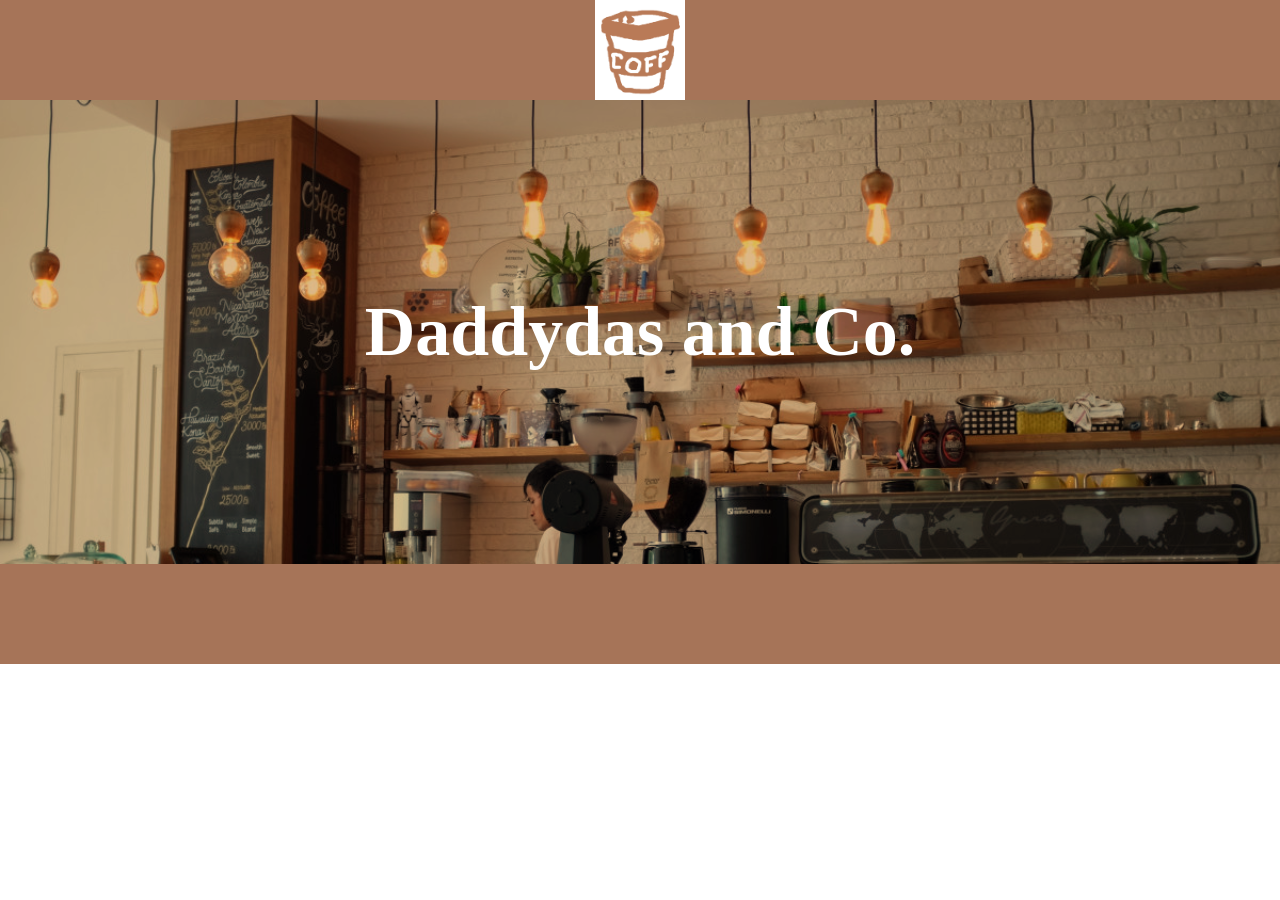
==== landing-site/index.html @ 79f91c11 "Add files via upload" ====
<html>
    <head>
        <link rel="style.css">
    </head>
    <body style="margin: 0;">
        <div style="height: 100px; background-color: #a67458; display: flex; justify-content: center; text-align: center;">
            <img src="images/da-logo.png" style="width: 90px;">
        </div>
            <div style="display: flex; justify-content: center; text-align: center; background-color: burlywood; background-image: url(images/coffe.jpg!d); background-size:100%; background-blend-mode: multiply;">
                <h style="margin: 15%; font-family: Garamond; font-size: 70; font-weight: bolder; color: white;">Daddydas and Co.</h>
            </div>
        </div>
        <div style="height: 100px; background-color: #a67458;"></div>
        <div style=""></div>
    </body>
</html>
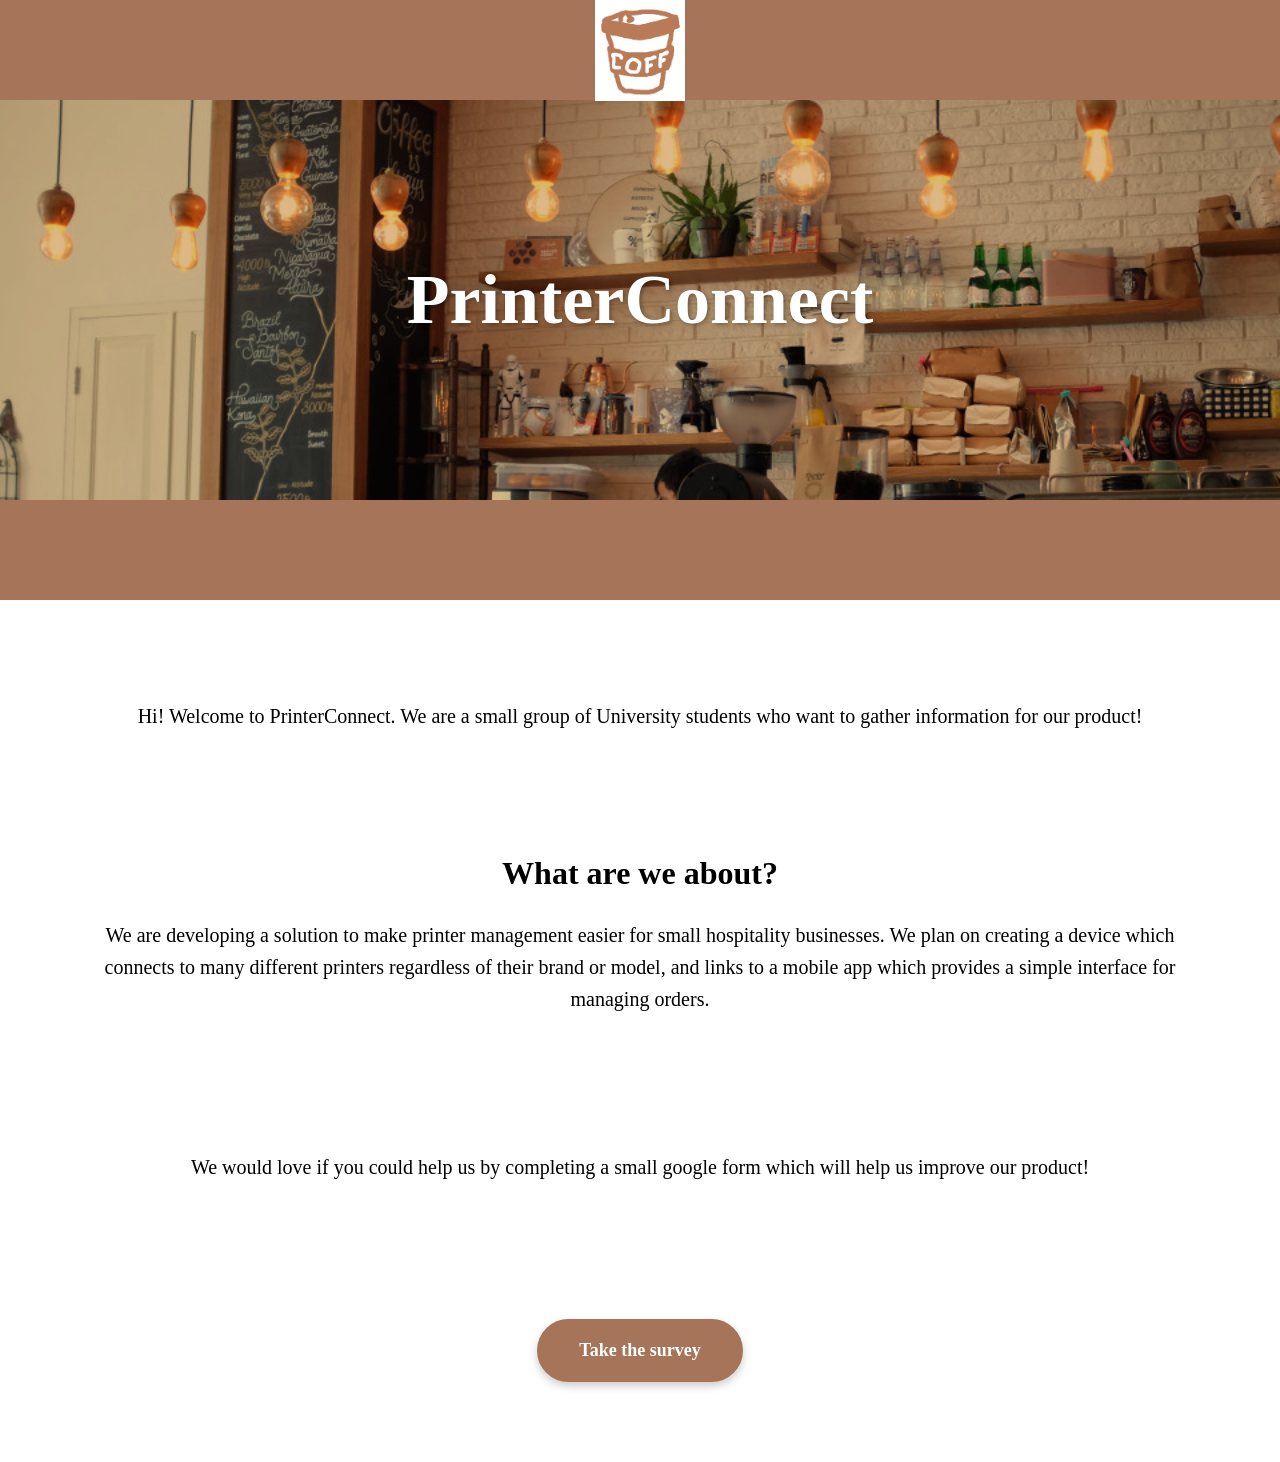
==== commit 674cc23f: "1" ====
--- a/landing-site/index.html
+++ b/landing-site/index.html
@@ -1,16 +1,30 @@
-<html>
+<html lang="en">
     <head>
-        <link rel="style.css">
+        <meta charset="utf-8">
+        <meta name="viewport" content="width=device-width, initial-scale=1.0">
+        <link rel="stylesheet" href="style.css">
+        <title>PrinterConnect</title>
     </head>
-    <body style="margin: 0;">
-        <div style="height: 100px; background-color: #a67458; display: flex; justify-content: center; text-align: center;">
-            <img src="images/da-logo.png" style="width: 90px;">
+    <body>
+        <div class="header">
+            <img src="images/da-logo.png" class="logo">
         </div>
-            <div style="display: flex; justify-content: center; text-align: center; background-color: burlywood; background-image: url(images/coffe.jpg!d); background-size:100%; background-blend-mode: multiply;">
-                <h style="margin: 15%; font-family: Garamond; font-size: 70; font-weight: bolder; color: white;">Daddydas and Co.</h>
+            <div class="hero">
+                <h class="hero-title">PrinterConnect</h>
             </div>
         </div>
-        <div style="height: 100px; background-color: #a67458;"></div>
-        <div style=""></div>
+        <div class="spacer"></div>
+        <div class="content">
+            <p>Hi! Welcome to PrinterConnect. We are a small group of University students who want to gather information for our product!</p>
+        </div>
+        <div class="content">
+            <h>What are we about?</h>
+            <p>We are developing a solution to make printer management easier for small hospitality businesses. We plan on creating a device which connects to many different printers regardless of their brand or model, and links to a mobile app which provides a simple interface for managing orders.</p>
+        </div>
+        <div class="content">
+            <p>We would love if you could help us by completing a small google form which will help us improve our product!</p>
+        </div>
+        <div class="content">
+            <a href="https://forms.gle/9Zt2n7sHj3mLh5eV6" class="button">Take the survey</a>
     </body>
 </html>
--- a/landing-site/style.css
+++ b/landing-site/style.css
@@ -0,0 +1,119 @@
+* {
+    box-sizing: border-box;
+}
+
+body {
+    margin: 0;
+}
+
+.header {
+    height: 100px;
+    background-color: #a67458;
+    display: flex;
+    justify-content: center;
+    align-items: center;
+}
+
+.logo {
+    width: 90px;
+    height: auto;
+    max-width: 100%;
+}
+
+.hero {
+    display: flex;
+    justify-content: center;
+    align-items: center;
+    text-align: center;
+    background-color: burlywood;
+    background-image: url(images/coffe.jpg!d);
+    background-size: cover;
+    background-attachment: fixed;
+    background-blend-mode: multiply;
+    min-height: 400px;
+    padding: 2rem;
+}
+
+.hero-title {
+    margin: 0;
+    font-family: Garamond;
+    font-size: clamp(2rem, 8vw, 4.375rem);
+    font-weight: bolder;
+    color: white;
+    text-shadow: 2px 2px 4px rgba(0, 0, 0, 0.3);
+}
+
+.spacer {
+    height: 100px;
+    background-color: #a67458;
+}
+
+h {
+    font-family: Garamond;
+    font-weight: bolder;
+    font-size: clamp(1.25rem, 5vw, 2rem);
+}
+
+.content {
+    margin: 5%;
+    padding: 1rem;
+    font-family: Garamond;
+    font-size: clamp(1rem, 4vw, 1.25rem);
+    text-align: center;
+    line-height: 1.6;
+}
+
+.button {
+    display: inline-block;
+    padding: 15px 40px;
+    margin-top: 20px;
+    background-color: #a67458;
+    color: white;
+    text-decoration: none;
+    font-family: Garamond;
+    font-size: clamp(0.9rem, 3vw, 1.125rem);
+    font-weight: bold;
+    border-radius: 50px;
+    border: 2px solid #a67458;
+    transition: all 0.3s ease;
+    box-shadow: 0 4px 8px rgba(0, 0, 0, 0.2);
+}
+
+.button:hover {
+    background-color: white;
+    color: #a67458;
+    box-shadow: 0 6px 12px rgba(0, 0, 0, 0.3);
+    transform: translateY(-2px);
+}
+
+/* Mobile devices (max-width: 768px) */
+@media (max-width: 768px) {
+    .header {
+        height: 80px;
+    }
+
+    .logo {
+        width: 70px;
+    }
+
+    .hero {
+        min-height: 300px;
+        background-attachment: scroll;
+        padding: 1rem;
+    }
+
+    .spacer {
+        height: 80px;
+    }
+
+    .content {
+        margin: 4%;
+        padding: 1rem;
+    }
+
+    .button {
+        padding: 12px 30px;
+        width: 80%;
+        max-width: 300px;
+    }
+}
